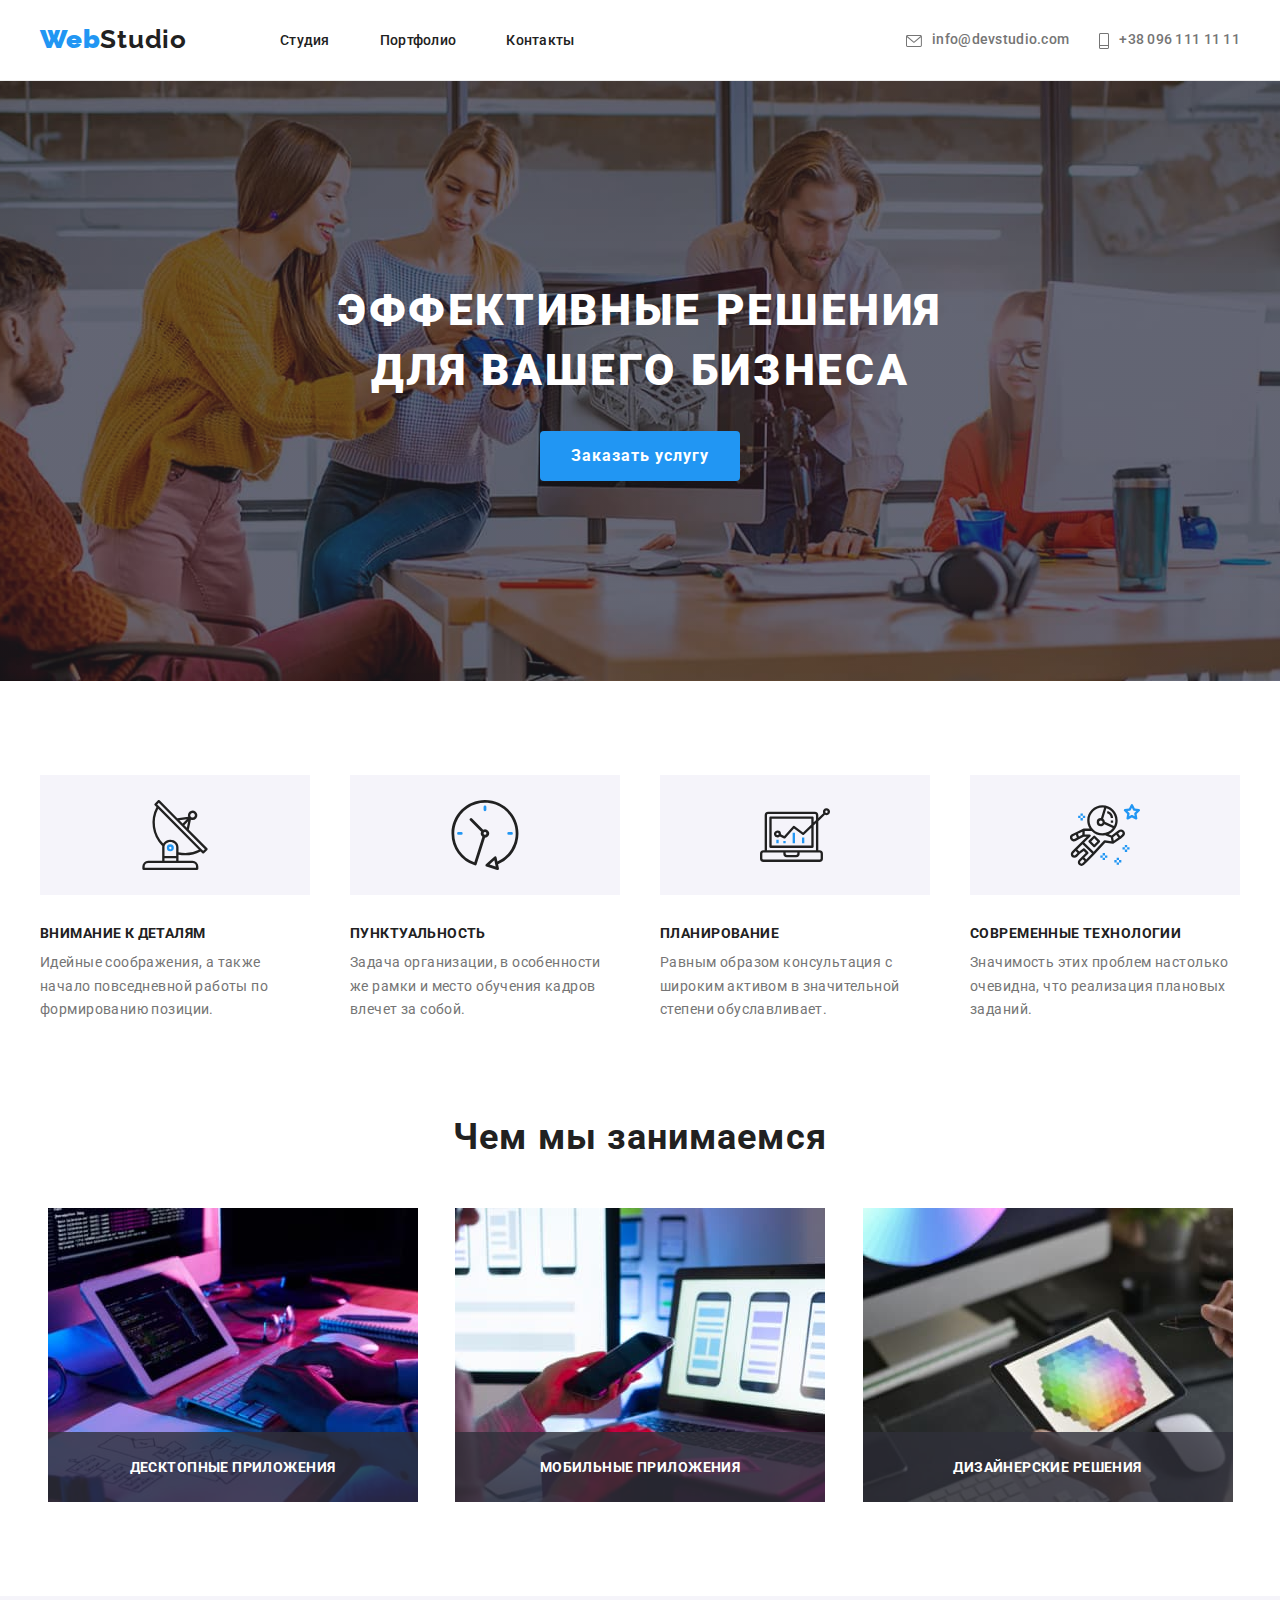
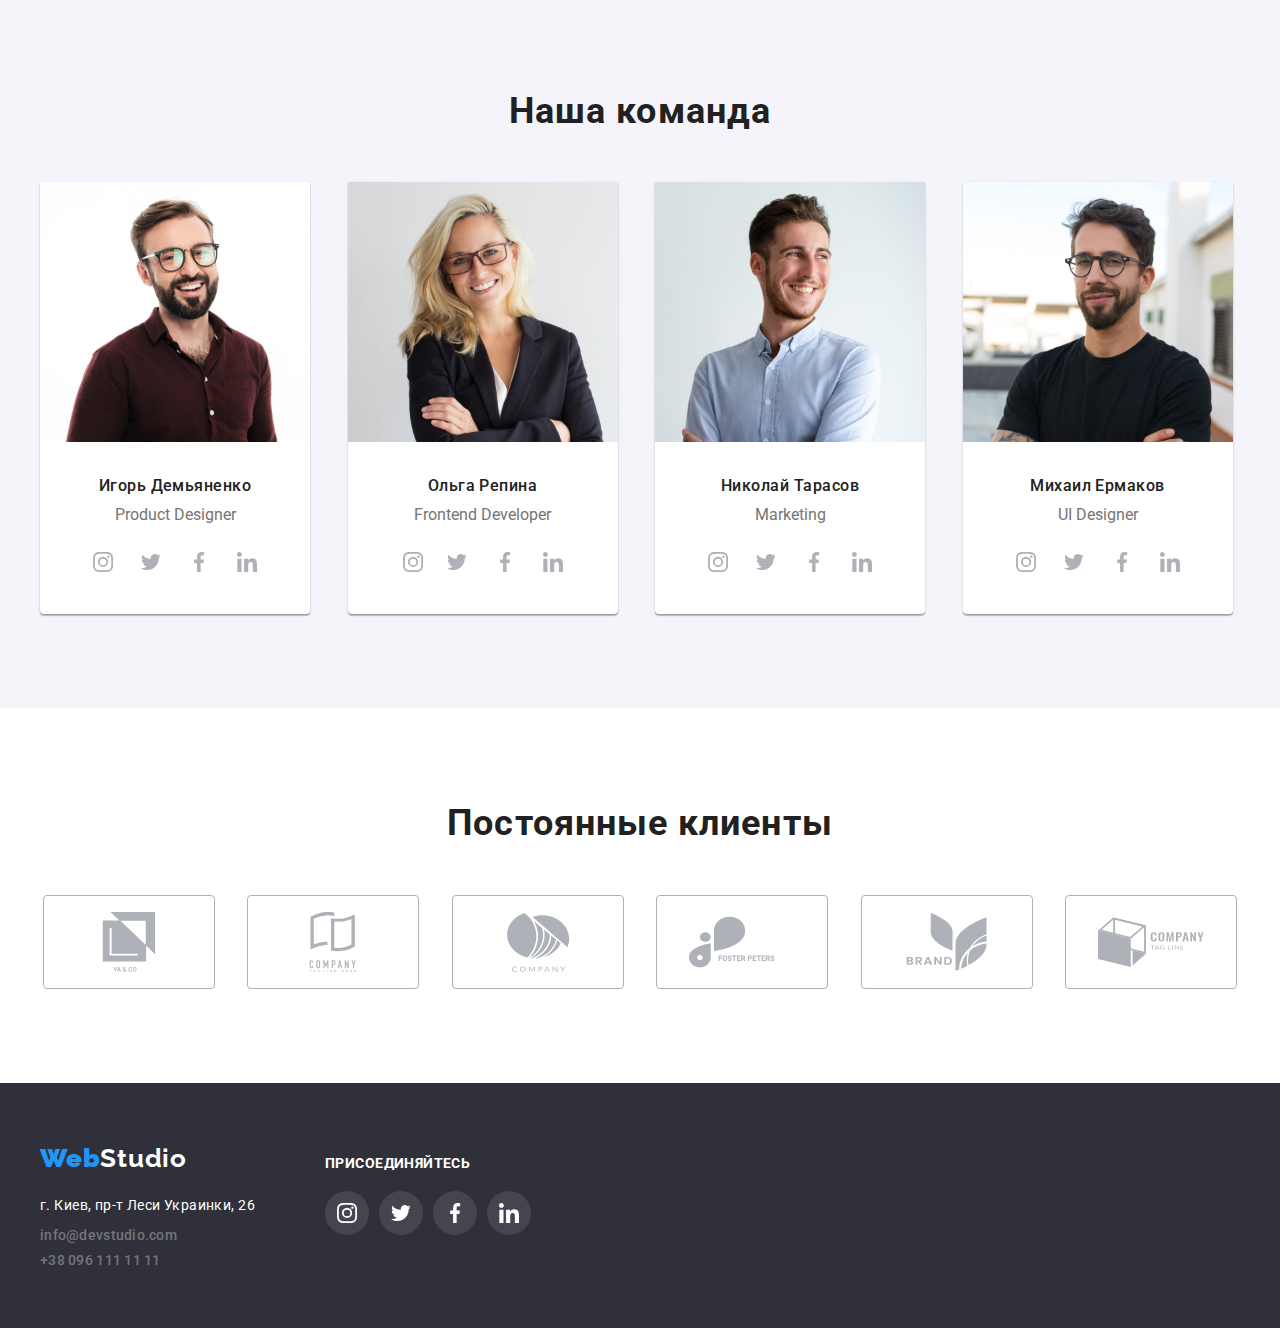
==== index.html @ 12169e9c "initial commit" ====
<!DOCTYPE html>
<html lang="ru">
  <head>
    <meta charset="UTF-8" />
    <meta http-equiv="X-UA-Compatible" content="IE=edge" />
    <meta name="viewport" content="width=device-width, initial-scale=1.0" />
    <link rel="preconnect" href="https://fonts.googleapis.com" />
    <link rel="preconnect" href="https://fonts.gstatic.com" crossorigin />
    <link
      href="https://fonts.googleapis.com/css2?family=Raleway:wght@700&family=Roboto:wght@400;500;700;900&display=swap"
      rel="stylesheet"
    />
    <link
      rel="stylesheet"
      href="node_modules/modern-normalize/modern-normalize.css"
    />
    <link rel="stylesheet" href="css/styles.css" />
    <title>Студия</title>
  </head>
  <body>
    <header>
      <div class="container">
        <nav>
          <a class="logo" href="#"> <strong>Web</strong>Studio </a>
          <ul class="menu__list">
            <li class="menu__item">
              <a class="menu__link" href="index.html">Студия</a>
            </li>
            <li class="menu__item">
              <a class="menu__link" href="portfolio.html">Портфолио</a>
            </li>
            <li class="menu__item">
              <a class="menu__link" href="#">Контакты</a>
            </li>
          </ul>

          <ul class="contacts__list">
            <li class="contacts__item">
              <a class="mail" href="mailto:info@devstudio.com"
                ><svg class="contacts__icon" width="16" height="12">
                  <use href="./images/icons.svg#icon-mail"></use>
                </svg><span class="mail__text">info@devstudio.com</span></a
              >
            </li>
            <li class="contacts__item">
              <a class="phone" href="tel:+380961111111">
                <svg class="contacts__icon" width="10" height="16">
                  <use href="./images/icons.svg#icon-phone"></use>
                </svg><span class="phone__text">+38 096 111 11 11</span></a>
            </li>
          </ul>
        </nav>
      </div>
    </header>

    <main class="main">
      <section class="title">
        <div class="container">
          <h1 class="title__main">
            Эффективные решения<br />для вашего бизнеса
          </h1>
          <button class="title__btn" type="button" data-modal-open>Заказать услугу</button>
        </div>
      </section>

      <section class="section about">
        <div class="container">
          <ul class="content__list">
            <li class="content__item icon-antenna">
              <h3 class="content__title">Внимание к деталям</h3>
              <p class="content__text">
                Идейные соображения, а также начало повседневной работы по
                формированию позиции.
              </p>
            </li>
            <li class="content__item icon-clock">
              <h3 class="content__title">Пунктуальность</h3>
              <p class="content__text">
                Задача организации, в особенности же рамки и место обучения
                кадров влечет за собой.
              </p>
            </li>
            <li class="content__item icon-diagram">
              <h3 class="content__title">Планирование</h3>
              <p class="content__text">
                Равным образом консультация с широким активом в значительной
                степени обуславливает.
              </p>
            </li>
            <li class="content__item icon-astronaut">
              <h3 class="content__title">Современные технологии</h3>
              <p class="content__text">
                Значимость этих проблем настолько очевидна, что реализация
                плановых заданий.
              </p>
            </li>
          </ul>
        </div>
      </section>

      <section class="section">
        <div class="container">
          <h2 class="about__title">Чем мы занимаемся</h2>
          <ul class="about__list">
            <li class="about__item">
              <img
                class="about__img"
                src="images/image1.jpg"
                alt="coding"
                width="370"
                height="294"
              />
              <h3 class="about__description">Десктопные приложения</h3>
            </li>
            <li class="about__item">
              <img
                class="about__img"
                src="images/image2.jpg"
                alt="working with laptop"
                width="370"
                height="294"
              />
              <h3 class="about__description">Мобильные приложения</h3>
            </li>
            <li class="about__item">
              <img
                class="about__img"
                src="images/image3.jpg"
                alt="working with tablet"
                width="370"
                height="294"
              />
              <h3 class="about__description">Дизайнерские решения</h3>
            </li>
          </ul>
        </div>
      </section>

      <section class="section team">
        <div class="container">
          <h2 class="team__title">Наша команда</h2>
          <ul class="team__list">
            <li class="team__item">
              <figure>
                <img
                  class="team__photo"
                  src="images/photo1.jpg"
                  alt="Игорь Демьяненко"
                  width="270"
                  height="260"
                />
                <figcaption class="team__caption">
                  <p class="team__name">Игорь Демьяненко</p>
                  <p class="team__job">Product Designer</p>
                  <button class="team__btn">
                    <svg class="team__icon" width="20px" height="20px">
                      <use href="./images/icons.svg#icon-instagram"></use>
                    </svg>
                  </button>
                  <button class="team__btn">
                    <svg class="team__icon" width="20px" height="20px">
                      <use href="./images/icons.svg#icon-twitter"></use>
                    </svg>
                  </button>
                  <button class="team__btn">
                    <svg class="team__icon" width="20px" height="20px">
                      <use href="./images/icons.svg#icon-facebook"></use>
                    </svg>
                  </button>
                  <button class="team__btn">
                    <svg class="team__icon" width="20px" height="20px">
                      <use href="./images/icons.svg#icon-linkedin"></use>
                    </svg>
                  </button>
                </figcaption>
              </figure>
            </li>
            <li class="team__item">
              <figure>
                <img
                  class="team__photo"
                  src="images/photo2.jpg"
                  alt="Ольга Репина"
                  width="270"
                  height="260"
                />
                <figcaption class="team__caption">
                  <p class="team__name">Ольга Репина</p>
                  <p class="team__job">Frontend Developer</p>
                  <button class="team__btn">
                    <svg class="team__icon" width="20px" height="20px">
                      <use href="./images/icons.svg#icon-instagram"></use>
                    </svg>
                    <button class="team__btn">
                      <svg class="team__icon" width="20px" height="20px">
                        <use href="./images/icons.svg#icon-twitter"></use>
                      </svg>
                    </button>
                    <button class="team__btn">
                      <svg class="team__icon" width="20px" height="20px">
                        <use href="./images/icons.svg#icon-facebook"></use>
                      </svg>
                    </button>
                    <button class="team__btn">
                      <svg class="team__icon" width="20px" height="20px">
                        <use href="./images/icons.svg#icon-linkedin"></use>
                      </svg>
                  </button>
                </figcaption>
              </figure>
            </li>
            <li class="team__item">
              <figure>
                <img
                  class="team__photo"
                  src="images/photo3.jpg"
                  alt="Николай Тарасов"
                  width="270"
                  height="260"
                />
                <figcaption class="team__caption">
                  <p class="team__name">Николай Тарасов</p>
                  <p class="team__job">Marketing</p>
                  <button class="team__btn">
                    <svg class="team__icon" width="20px" height="20px">
                      <use href="./images/icons.svg#icon-instagram"></use>
                    </svg>
                  </button>
                  <button class="team__btn">
                    <svg class="team__icon" width="20px" height="20px">
                      <use href="./images/icons.svg#icon-twitter"></use>
                    </svg>
                  </button>
                  <button class="team__btn">
                    <svg class="team__icon" width="20px" height="20px">
                      <use href="./images/icons.svg#icon-facebook"></use>
                    </svg>
                  </button>
                  <button class="team__btn">
                    <svg class="team__icon" width="20px" height="20px">
                      <use href="./images/icons.svg#icon-linkedin"></use>
                    </svg>
                </figcaption>
              </figure>
            </li>
            <li class="team__item">
              <figure>
                <img
                  class="team__photo"
                  src="images/photo4.jpg"
                  alt="Михаил Ермаков"
                  width="270"
                  height="260"
                />
                <figcaption class="team__caption">
                  <p class="team__name">Михаил Ермаков</p>
                  <p class="team__job">UI Designer</p>
                  <button class="team__btn">
                    <svg class="team__icon" width="20px" height="20px">
                      <use href="./images/icons.svg#icon-instagram"></use>
                    </svg>
                  </button>
                  <button class="team__btn">
                    <svg class="team__icon" width="20px" height="20px">
                      <use href="./images/icons.svg#icon-twitter"></use>
                    </svg>
                  </button>
                  <button class="team__btn">
                    <svg class="team__icon" width="20px" height="20px">
                      <use href="./images/icons.svg#icon-facebook"></use>
                    </svg>
                  </button>
                  <button class="team__btn">
                    <svg class="team__icon" width="20px" height="20px">
                      <use href="./images/icons.svg#icon-linkedin"></use>
                    </svg>
                </figcaption>
              </figure>
            </li>
          </ul>
        </div>
      </section>

      <section class="section">
        <div class="container">
          <h2 class="clients__title">Постоянные клиенты</h2>
          <ul class="clients__list">
            <li class="clients__item">
              <a class="clients__link" href="#" >
                <svg class="clients__icon" width="106" height="60">
                  <use href="./images/icons.svg#icon-Client1"></use>
                </svg>
              </a>
            </li>
            <li class="clients__item">
              <a class="clients__link" href="#">
                <svg class="clients__icon" width="106" height="60">
                  <use href="./images/icons.svg#icon-Client2"></use>
                </svg>
              </a>
            </li>
            <li class="clients__item">
              <a class="clients__link" href="#">
                <svg class="clients__icon" width="106" height="60">
                  <use href="./images/icons.svg#icon-Client3"></use>
                </svg>
              </a>
            </li>
            <li class="clients__item">
              <a class="clients__link" href="#" >
                <svg class="clients__icon" width="106" height="60">
                  <use href="./images/icons.svg#icon-Client4"></use>
                </svg>
              </a>
            </li>
            <li class="clients__item">
              <a class="clients__link" href="#" >
                <svg class="clients__icon" width="106" height="60">
                  <use href="./images/icons.svg#icon-Client5"></use>
                </svg>
              </a>
            </li>
            <li class="clients__item">
              <a class="clients__link" href="#">
                <svg class="clients__icon" width="106" height="60">
                  <use href="./images/icons.svg#icon-Client6"></use>
                </svg>
              </a>
            </li>
          </ul>
        </div>
      </section>
      
    </main>

    <footer class="footer">
      <div class="container">
      <address class="address">
        <div class="address__info">
        <a class="logo" href="#"> <strong>Web</strong>Studio </a>
          <ul class="address__list">
            <li class="address__item">г. Киев, пр-т Леси Украинки, 26</li>
            <li class="address__item">
              <a class="mail" href="mailto:info@devstudio.com"
                >info@devstudio.com</a
              >
            </li>
            <li class="address__item">
              <a class="phone" href="tel:+380961111111">+38 096 111 11 11</a>
            </li>
          </ul>
        </div>
      
        <div class="address__links">
          <h3 class="address__title">Присоединяйтесь</h3>
          <ul class="address__icon-list">
            <li class="address__icon-item">
              <svg class="address__icon" width="20px" height="20px">
                <use href="./images/icons.svg#icon-instagram"></use>
              </svg>
            </li>
            <li class="address__icon-item">
              <svg class="address__icon" width="20px" height="20px">
                <use href="./images/icons.svg#icon-twitter"></use>
              </svg>
            </li>
            <li class="address__icon-item">
              <svg class="address__icon" width="20px" height="20px">
                <use href="./images/icons.svg#icon-facebook"></use>
              </svg>
            </li>
            <li class="address__icon-item">
              <svg class="address__icon" width="20px" height="20px">
                <use href="./images/icons.svg#icon-linkedin"></use>
              </svg>
            </li>
          </ul>
        </div>
      </address>
      </div>
    </footer>
    <div class="backdrop is-hidden" data-modal>
      <div class="modal">
       <button class="close__btn" data-modal-close>
        <svg class="close__icon" width="30px" height="30px">
          <use href="./images/icons.svg#icon-close"></use>
        </svg>
       </button>
      </div>
    </div>
    <script src="./js/modal.js"></script>
  </body>
</html>
---- css/styles.css ----
:root {
    --backgr-color: #E5E5E5;
    --border-color: #ECECEC;
    --brand-color: #212121;
    --focus-color: #2196F3;
    --title-color: #FFFFFF;
    --main-color:  #2F303A;
    --text-color:  #757575;
    --btn-color:   #F5F4FA;
    --border-img-color: #EEEEEE;
    --icon-color: #AFB1B8;
    --timing-function: cubic-bezier(0.4, 0, 0.2, 1);
    --delay: 250ms;
}

body {
    font-family: 'Roboto', 'Raleway', sans-serif;
    background-color: var(--title-color);
    margin: 0;
}

h1,h2,h3,p,ul {
    margin: 0;
    padding: 0;
}

a {
    text-decoration: none;
    color: var(--text-color);
    display: block;
}

ul {
    list-style-type: none;
}

header {
    border-bottom: 1px solid var(--border-color);
}

.container {
    width: 1200px;
    margin: 0 auto;
    padding: 0 15px;
}


nav {
    display: flex;
    align-items: center;
}

.logo {
    font-family: 'Raleway';
    font-size: 26px;
    font-weight: 700;
    line-height: 1.2;
    letter-spacing: 0.03em;
    color: var(--brand-color);
}

strong {
    color: var(--focus-color);
}

.menu__list {
   display: flex;
   margin-left: 93px;
}

.menu__item:not( :last-child) {
    margin-right: 50px;
}

.menu__link {
    padding-top: 32px;
    padding-bottom: 32px;
    position: relative;
    color: var(--brand-color);

    font-size: 14px;
    font-weight: 500;
    line-height: 1.15;
    letter-spacing: 0.02em;
}

.menu__link:hover,
.menu__link:focus {
    color:var(--focus-color);
}

.menu__link::after {
    content: "";
    position: absolute;
    bottom: 0;
    display: block;
    width: 100%;
    height: 4px;
    
    border-radius: 2px;
    opacity: 0;
    transition: opacity 250ms var(--timing-function);
    background-color: var(--focus-color);
}

.menu__link:hover:after {
    opacity: 1;
}

.contacts__list {
    display: flex;
    margin-left: auto;    
}

.contacts__item + .contacts__item{
    margin-left: 30px;
}

.contacts__icon {
    vertical-align: middle;
    fill: currentColor;
}

.contacts__icon:hover {
    fill: var(--focus-color);
}

.mail__text,
.phone__text {
    margin-left: 10px;
}

.mail,
.phone {
    font-size: 14px;
    font-weight: 500;
    line-height: 1.15;
    letter-spacing: 0.02em; 
}

.mail:hover,.mail:focus,
.phone:hover, .phone:focus {
    color: var(--focus-color);
}


/*------------ Studio ----------------*/

.title {
     background-color: var(--main-color);
     padding-bottom: 200px;
     max-width: 1600px;
     margin-left: auto;
     margin-right: auto;
     background-size: cover;
     background-repeat: no-repeat;
     background-position: center;
     background-image: linear-gradient(to right, rgba(47, 48, 58, 0.4),rgba(47, 48, 58, 0.4)), url("../images/bg_img.jpg");
}

.title__main {
    padding-top: 200px;
    
    font-size: 44px;
    font-weight: 900;
    line-height: 1.36;
    text-align: center;
    letter-spacing: 0.06em;
    text-transform: uppercase;
    color: var(--title-color);
}

.title__btn {
    display: block;
    margin-top: 30px;
    margin-left: auto;
    margin-right: auto;
    
    width: 200px;
    height: 50px;
    border-radius: 4px;
    border: none;
    background-color: var(--focus-color);
    color: var(--title-color);
    font-family: 'Roboto';
    font-size: 16px;
    font-weight: 700;
    line-height: 1.9;
    text-align: center;
    letter-spacing: 0.06em;
    cursor: pointer;
}


.section {
    padding-top: 94px;
    padding-bottom: 94px;
}

.section.about {
    padding-bottom: 0px;
}

.content__list {
    display: flex;
    justify-content: space-between;
}

.content__item {
    margin-right: 30px;
    flex-basis: 270px;
}

.content__item::before {
    content: "";
    width: 270px;
    height: 120px;
    background: var(--btn-color) url(../images/antenna.svg) no-repeat center;
    display: block;
    margin-bottom: 30px;
}

.icon-clock::before {
    background-image:url(../images/clock.svg);
}

.icon-diagram::before {
    background-image: url(../images/diagram.svg);
}

.icon-astronaut::before {
    background-image: url(../images/astronaut.svg);
}

.content__item:nth-child(4n) {
    margin-right: 0px;
}

.content__title,
.about__description {
    font-size: 14px;
    font-weight: 700;
    line-height: 1.15;
    letter-spacing: 0.03em;
    text-transform: uppercase;
    color: var(--brand-color);

    margin-bottom: 10px;
}

.content__text {
    font-size: 14px;
    line-height: 1.7;
    letter-spacing: 0.03em;
    color: var(--text-color);
}

.about__img {
    display: block;
}

.about__list {
    display: flex;
    flex-direction: row;
    justify-content: space-evenly;
}

.about__item {
    margin-right: 30px;
    position: relative;
}

.about__item:last-child {
    margin-right: 0px;
}

.about__description {
    position: absolute;
    bottom: 0;
    width: 370px;
    margin: 0;
    padding-top: 27px;
    padding-bottom: 27px;
    background: rgba(47, 48, 58, 0.8);
    color: var(--title-color);
    text-align: center;
}

.about__title,
.team__title,
.clients__title {
    font-size: 36px;
    font-weight: 700;
    line-height: 1.17;
    text-align: center;
    letter-spacing: 0.03em;
    color: var(--brand-color);
    margin-bottom: 50px;
}

.section.team {
    background-color: var(--btn-color);
}

.team__list {
    display: flex;
    flex-wrap: wrap;
    flex-direction: row;
}

.team__item {
    margin-right: 30px;
    flex-basis: calc((100% - 90px) / 4);
   
}

.team__item figure {
    width: 270px;
    margin: 0;
    background-color: var(--title-color);
    box-shadow: 0px 1px 3px rgba(0, 0, 0, 0.12), 0px 1px 1px rgba(0, 0, 0, 0.14), 0px 2px 1px rgba(0, 0, 0, 0.2);
    border-radius:  0px 0px 4px 4px;
}

.team__caption {
    padding-left: 32px;
    padding-right: 32px;
    text-align: center;
}

.team__item:nth-child(4n) {
    margin-right: 0px;
}

.team__name {
    padding-top: 30px;
    margin-bottom: 10px;
    
    font-size: 16px;
    font-weight: 500;
    line-height: 1.19;
    text-align: center;
    letter-spacing: 0.03em;
    color: var(--brand-color);
}

.team__job {
    font-weight: 400;
    color: var(--text-color);
    text-align: center;
}

.team__btn {
    margin-top: 16px;
    margin-bottom: 30px;
    width: 44px;
    height: 44px;
    border: none;
    border-radius: 50%;
    cursor: pointer;
    background-color: var(--title-color);
    color: var(--icon-color);
}

.team__btn:nth-child(4) {
    margin-right: 0;
}

.team__btn:hover {
   background-color: var(--focus-color);
   color: var(--title-color);
}

.team__icon { 
    display: block;
    margin: 0 auto;
    fill: currentColor;
}


.clients__list{
    display: flex;
    flex-direction: row;
    justify-content: space-evenly;
}

.clients__item {
    margin-right: 30px;
}

.clients__item:nth-child(6n) {
    margin-right: 0px;
}

.clients__link {
    width: 170px;
    height: 92px;
    border: 1px solid var(--icon-color);
    border-radius: 4px;
    cursor: pointer;
    color: var(--icon-color);
    fill: var(--icon-color);
}

.clients__icon {
    display: block;
    margin: 16px auto;
    fill: currentColor;
}

.clients__link:hover {
    color: var(--focus-color);
    fill: var(--focus-color);
    border: 1px solid var(--focus-color);
}

/*------------------- Footer --------------------*/

.footer {
    background-color: var(--main-color);
    padding-top: 60px;
    padding-bottom: 60px;
}

.footer .logo {
    color: var(--title-color);
    font-style: initial;
    
    margin-bottom: 20px;
}

.address {
    display: flex;
    flex-direction: row;
}

.address__item {
    font-style: normal;
    font-size: 14px;
    line-height: 1.7;
    letter-spacing: 0.03em;
    color: rgba(255, 255, 255, 0.6); 
}

.address__item:first-child {
    color: var(--title-color);
}

.address__item:not(:last-child) {
    margin-bottom: 9px;
}


.address__icon-list  {
    display: flex;
    flex-direction: row;
}

.address__links {
    margin-top: 12px;
    margin-left: 70px;
}

.address__title {
    margin-bottom: 20px;
    font-style: normal;
    font-weight: 700;
    font-size: 14px;
    line-height: 16px;
    letter-spacing: 0.03em;
    text-transform: uppercase;
    color: var(--title-color);
}

.address__icon-item{
    width: 44px;
    height: 44px;
    border: none;
    border-radius: 50%;
    background: rgba(255, 255, 255, 0.1);
    cursor: pointer;
    margin-right: 10px;
    display: flex;
    align-items: center;
}

.address__icon {
    display: block;
    margin: 0 auto;
    fill: var(--title-color);
}

.address__icon-item:hover {
    background-color: var(--focus-color);
}


/*------------ Portfolio ----------------*/



.main__list {
    display: flex;
    flex-direction: row;
    justify-content: center;
}

.main__item button {
    display: block;
    border-radius: 4px;
    border: none;
    background-color: var(--btn-color);
    color: var(--brand-color);
    font-family: 'Roboto';
    font-weight: 500;
    font-size: 16px;
    line-height: 1.6;
    text-align: center;
    letter-spacing: 0.06em;
    cursor: pointer;
}

.main__item:not(:last-child) {
    margin-right: 8px;
}

.main__item button:hover,
.main__item button:focus {
    background-color: var(--focus-color);
    color: var(--btn-color);
    box-shadow: 0px 3px 1px rgba(0, 0, 0, 0.1), 0px 1px 2px rgba(0, 0, 0, 0.08), 0px 2px 2px rgba(0, 0, 0, 0.12);
}

.main__btn {
    padding: 6px 22px;
}

.section__images-list {
    display: flex;
    flex-wrap: wrap;
    padding-top: 50px;
}

.section__images-item {
   margin-right: 30px;
   margin-bottom: 30px;
   position: relative;
}

.section__images-item:hover {
    box-shadow: 0px 1px 1px rgba(0, 0, 0, 0.12), 0px 4px 4px rgba(0, 0, 0, 0.06), 1px 4px 6px rgba(0, 0, 0, 0.16);
    cursor: pointer;
}

.section__images-item:nth-child(3n) {
    margin-right: 0;
}

.section__images-item:nth-last-child(-n + 3) {
    margin-bottom: 0px;
}

.section__photo {
    display: block;
}

.section__figure {
    margin: 0;
    position: relative;
    overflow: hidden;
}

.section__text {
    position: absolute;
    height: 100%;
    top: 0;
   
    font-size: 18px;
    line-height: 1.5;
    letter-spacing: 0.03em;
    text-align: left;
    padding: 63px 24px 0px;
    
    transform: translateY(100%);
    transition: transform var(--delay) var(--timing-function);
    
    background-color: rgba(33, 150, 243, 0.9);
    color: var(--title-color);
}

.section__figure:hover .section__text {
    transform: translateY(0);
}


.section__figcaption {
    position: relative;
    z-index: 1;
    padding: 0 24px;
    background-color: var(--title-color);
    border-left: 1px solid var(--border-img-color);
    border-right: 1px solid var(--border-img-color);
    border-bottom: 1px solid  var(--border-img-color);
}

.section__figcaption  p {
    padding-top: 20px;
    font-weight: 700;
    font-size: 18px;
    line-height: 2;
    letter-spacing: 0.06em;
    color: var(--brand-color);
}

.section__figcaption p + p {
    margin-top: 4px;
    padding-bottom: 20px;

    padding-top: 0px;
    font-weight: 400;
    font-size: 16px;
    line-height: 1.9;
    letter-spacing: 0.03em;
    color: var(--text-color);
}

/*----------- Modal Window --------------*/

.backdrop {
    position: fixed;
    top: 0;
    left: 0;

    width: 100%;
    height: 100%;

    background: rgba(0, 0, 0, 0.2);
    opacity: 1;
    visibility: visible;
    transition: opacity var(--delay) var(--timing-function), visbility var(--delay) var(--timing-function);
}

.backdrop.is-hidden {
    opacity: 0;
    pointer-events: none;
    visibility: hidden;
}

.modal {
    position: absolute;
    top: 50%;
    left: 50%;
    transform: translate(-50%, -50%);

    width: 528px;
    height: 581px;


    background: var(--title-color);
    box-shadow: 0px 1px 3px rgba(0, 0, 0, 0.12), 0px 1px 1px rgba(0, 0, 0, 0.14), 0px 2px 1px rgba(0, 0, 0, 0.2);
    border-radius: 4px;
}

.close__btn {
    position: absolute;
    right: 0;
    border: none;
    margin-top: 8px;
    margin-right: 8px;
    padding: 0;
    background-color: var(--title-color);
   
}
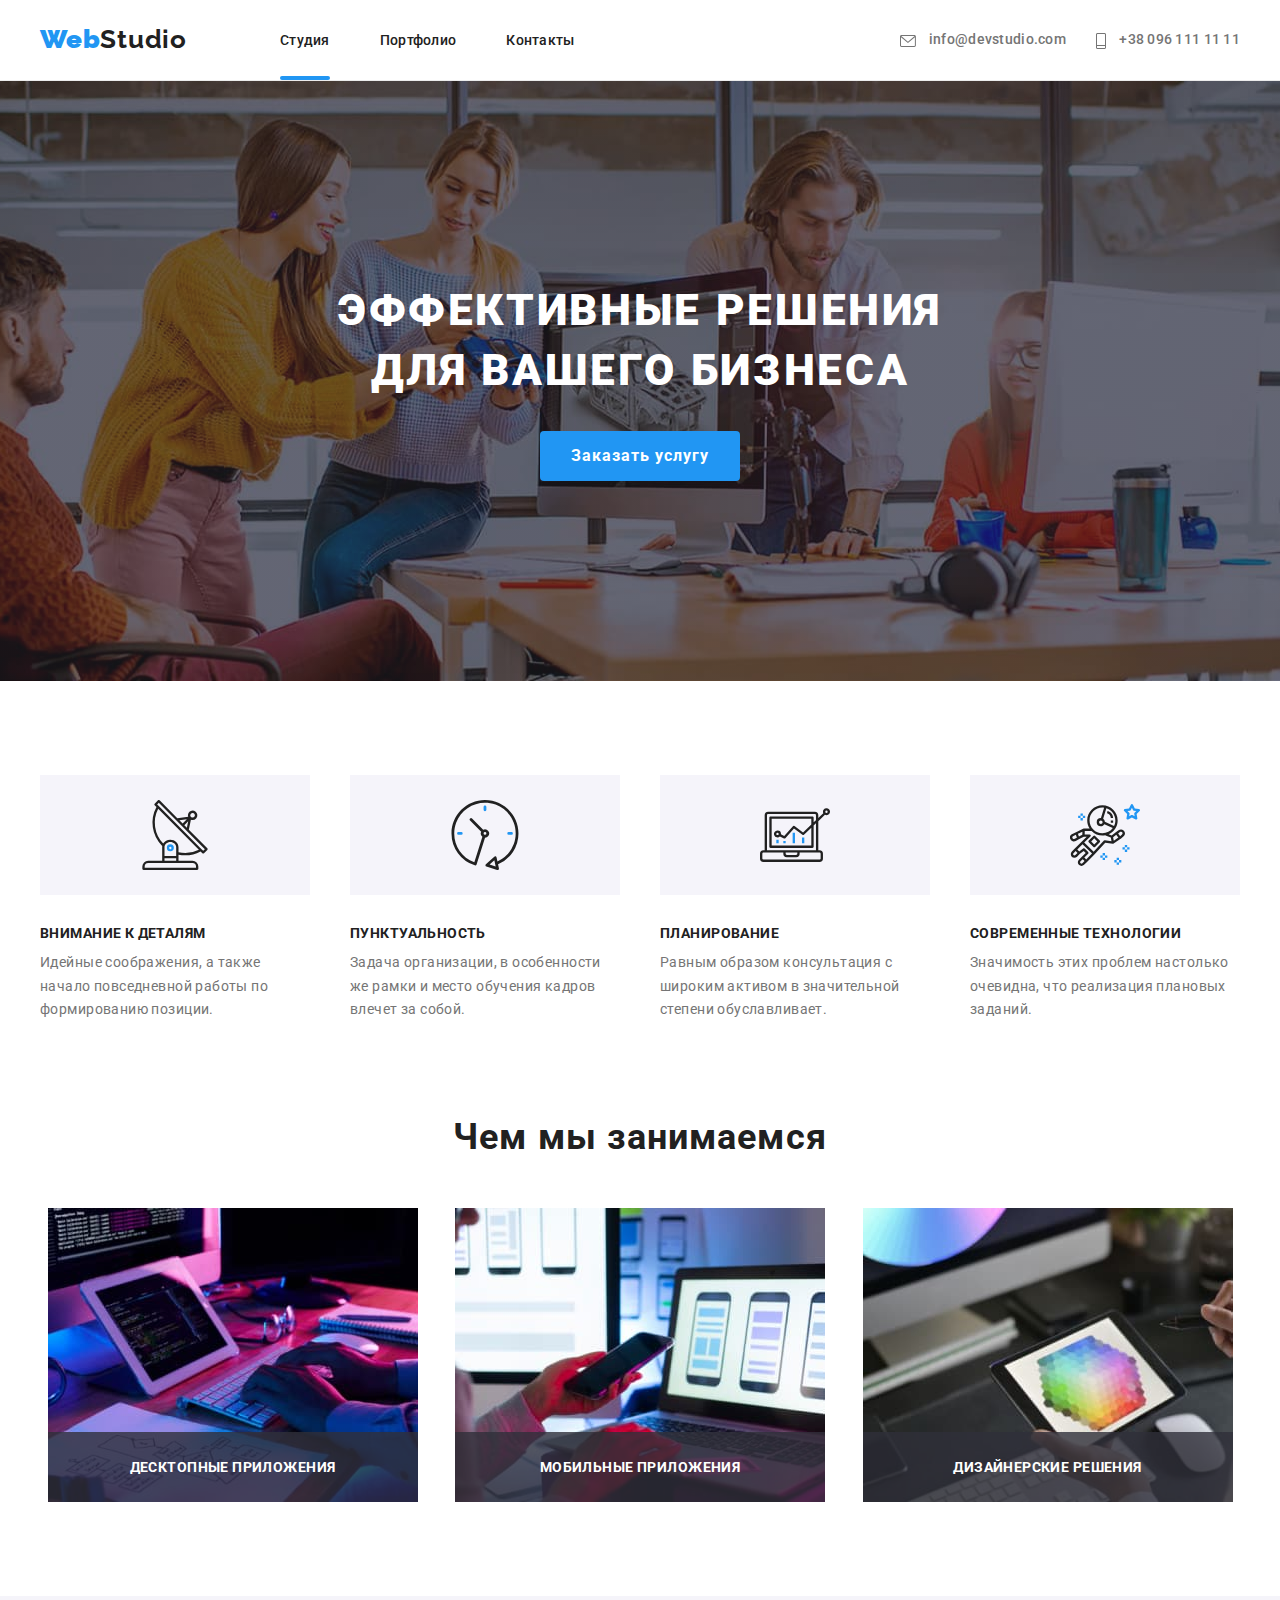
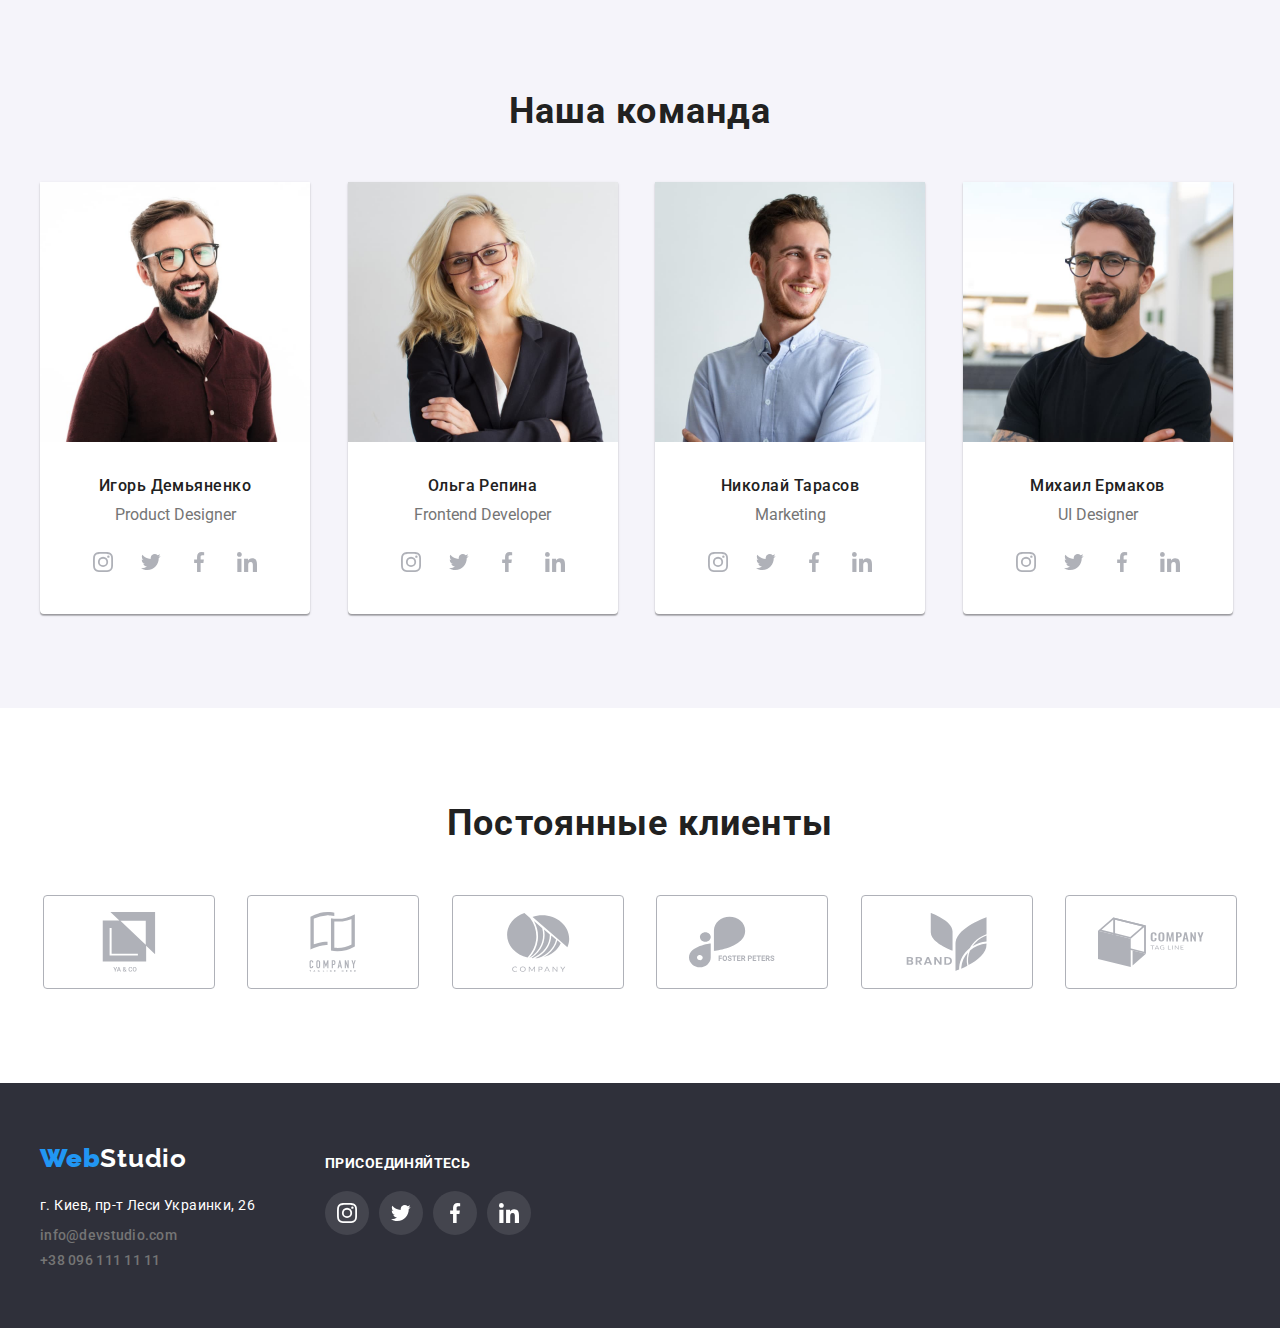
==== commit 0fe20128: "corrected mistakes" ====
--- a/index.html
+++ b/index.html
@@ -24,7 +24,7 @@
           <a class="logo" href="#"> <strong>Web</strong>Studio </a>
           <ul class="menu__list">
             <li class="menu__item">
-              <a class="menu__link" href="index.html">Студия</a>
+              <a class="menu__link first" href="index.html">Студия</a>
             </li>
             <li class="menu__item">
               <a class="menu__link" href="portfolio.html">Портфолио</a>
@@ -39,14 +39,17 @@
               <a class="mail" href="mailto:info@devstudio.com"
                 ><svg class="contacts__icon" width="16" height="12">
                   <use href="./images/icons.svg#icon-mail"></use>
-                </svg><span class="mail__text">info@devstudio.com</span></a
-              >
+                </svg>
+                <span class="mail__text">info@devstudio.com</span>
+              </a>
             </li>
             <li class="contacts__item">
               <a class="phone" href="tel:+380961111111">
                 <svg class="contacts__icon" width="10" height="16">
                   <use href="./images/icons.svg#icon-phone"></use>
-                </svg><span class="phone__text">+38 096 111 11 11</span></a>
+                </svg>
+                <span class="phone__text">+38 096 111 11 11</span>
+              </a>
             </li>
           </ul>
         </nav>
@@ -59,7 +62,9 @@
           <h1 class="title__main">
             Эффективные решения<br />для вашего бизнеса
           </h1>
-          <button class="title__btn" type="button" data-modal-open>Заказать услугу</button>
+          <button class="title__btn" type="button" data-modal-open>
+            Заказать услугу
+          </button>
         </div>
       </section>
 
@@ -191,20 +196,21 @@
                     <svg class="team__icon" width="20px" height="20px">
                       <use href="./images/icons.svg#icon-instagram"></use>
                     </svg>
-                    <button class="team__btn">
-                      <svg class="team__icon" width="20px" height="20px">
-                        <use href="./images/icons.svg#icon-twitter"></use>
-                      </svg>
-                    </button>
-                    <button class="team__btn">
-                      <svg class="team__icon" width="20px" height="20px">
-                        <use href="./images/icons.svg#icon-facebook"></use>
-                      </svg>
-                    </button>
-                    <button class="team__btn">
-                      <svg class="team__icon" width="20px" height="20px">
-                        <use href="./images/icons.svg#icon-linkedin"></use>
-                      </svg>
+                  </button>
+                  <button class="team__btn">
+                    <svg class="team__icon" width="20px" height="20px">
+                      <use href="./images/icons.svg#icon-twitter"></use>
+                    </svg>
+                  </button>
+                  <button class="team__btn">
+                    <svg class="team__icon" width="20px" height="20px">
+                      <use href="./images/icons.svg#icon-facebook"></use>
+                    </svg>
+                  </button>
+                  <button class="team__btn">
+                    <svg class="team__icon" width="20px" height="20px">
+                      <use href="./images/icons.svg#icon-linkedin"></use>
+                    </svg>
                   </button>
                 </figcaption>
               </figure>
@@ -240,6 +246,7 @@
                     <svg class="team__icon" width="20px" height="20px">
                       <use href="./images/icons.svg#icon-linkedin"></use>
                     </svg>
+                  </button>
                 </figcaption>
               </figure>
             </li>
@@ -274,6 +281,7 @@
                     <svg class="team__icon" width="20px" height="20px">
                       <use href="./images/icons.svg#icon-linkedin"></use>
                     </svg>
+                  </button>
                 </figcaption>
               </figure>
             </li>
@@ -286,7 +294,7 @@
           <h2 class="clients__title">Постоянные клиенты</h2>
           <ul class="clients__list">
             <li class="clients__item">
-              <a class="clients__link" href="#" >
+              <a class="clients__link" href="#">
                 <svg class="clients__icon" width="106" height="60">
                   <use href="./images/icons.svg#icon-Client1"></use>
                 </svg>
@@ -307,14 +315,14 @@
               </a>
             </li>
             <li class="clients__item">
-              <a class="clients__link" href="#" >
+              <a class="clients__link" href="#">
                 <svg class="clients__icon" width="106" height="60">
                   <use href="./images/icons.svg#icon-Client4"></use>
                 </svg>
               </a>
             </li>
             <li class="clients__item">
-              <a class="clients__link" href="#" >
+              <a class="clients__link" href="#">
                 <svg class="clients__icon" width="106" height="60">
                   <use href="./images/icons.svg#icon-Client5"></use>
                 </svg>
@@ -330,62 +338,61 @@
           </ul>
         </div>
       </section>
-      
     </main>
 
     <footer class="footer">
       <div class="container">
-      <address class="address">
-        <div class="address__info">
-        <a class="logo" href="#"> <strong>Web</strong>Studio </a>
-          <ul class="address__list">
-            <li class="address__item">г. Киев, пр-т Леси Украинки, 26</li>
-            <li class="address__item">
-              <a class="mail" href="mailto:info@devstudio.com"
-                >info@devstudio.com</a
-              >
-            </li>
-            <li class="address__item">
-              <a class="phone" href="tel:+380961111111">+38 096 111 11 11</a>
-            </li>
-          </ul>
-        </div>
-      
-        <div class="address__links">
-          <h3 class="address__title">Присоединяйтесь</h3>
-          <ul class="address__icon-list">
-            <li class="address__icon-item">
-              <svg class="address__icon" width="20px" height="20px">
-                <use href="./images/icons.svg#icon-instagram"></use>
-              </svg>
-            </li>
-            <li class="address__icon-item">
-              <svg class="address__icon" width="20px" height="20px">
-                <use href="./images/icons.svg#icon-twitter"></use>
-              </svg>
-            </li>
-            <li class="address__icon-item">
-              <svg class="address__icon" width="20px" height="20px">
-                <use href="./images/icons.svg#icon-facebook"></use>
-              </svg>
-            </li>
-            <li class="address__icon-item">
-              <svg class="address__icon" width="20px" height="20px">
-                <use href="./images/icons.svg#icon-linkedin"></use>
-              </svg>
-            </li>
-          </ul>
-        </div>
-      </address>
+        <address class="address">
+          <div class="address__info">
+            <a class="logo" href="#"> <strong>Web</strong>Studio </a>
+            <ul class="address__list">
+              <li class="address__item">г. Киев, пр-т Леси Украинки, 26</li>
+              <li class="address__item">
+                <a class="mail" href="mailto:info@devstudio.com"
+                  >info@devstudio.com</a
+                >
+              </li>
+              <li class="address__item">
+                <a class="phone" href="tel:+380961111111">+38 096 111 11 11</a>
+              </li>
+            </ul>
+          </div>
+
+          <div class="address__links">
+            <h3 class="address__title">Присоединяйтесь</h3>
+            <ul class="address__icon-list">
+              <li class="address__icon-item">
+                <svg class="address__icon" width="20px" height="20px">
+                  <use href="./images/icons.svg#icon-instagram"></use>
+                </svg>
+              </li>
+              <li class="address__icon-item">
+                <svg class="address__icon" width="20px" height="20px">
+                  <use href="./images/icons.svg#icon-twitter"></use>
+                </svg>
+              </li>
+              <li class="address__icon-item">
+                <svg class="address__icon" width="20px" height="20px">
+                  <use href="./images/icons.svg#icon-facebook"></use>
+                </svg>
+              </li>
+              <li class="address__icon-item">
+                <svg class="address__icon" width="20px" height="20px">
+                  <use href="./images/icons.svg#icon-linkedin"></use>
+                </svg>
+              </li>
+            </ul>
+          </div>
+        </address>
       </div>
     </footer>
     <div class="backdrop is-hidden" data-modal>
       <div class="modal">
-       <button class="close__btn" data-modal-close>
-        <svg class="close__icon" width="30px" height="30px">
-          <use href="./images/icons.svg#icon-close"></use>
-        </svg>
-       </button>
+        <button class="close__btn" data-modal-close>
+          <svg class="close__icon" width="30px" height="30px">
+            <use href="./images/icons.svg#icon-close"></use>
+          </svg>
+        </button>
       </div>
     </div>
     <script src="./js/modal.js"></script>
--- a/css/styles.css
+++ b/css/styles.css
@@ -83,6 +83,7 @@
     font-weight: 500;
     line-height: 1.15;
     letter-spacing: 0.02em;
+    transition: color var(--delay) var(--timing-function);
 }
 
 .menu__link:hover,
@@ -90,7 +91,7 @@
     color:var(--focus-color);
 }
 
-.menu__link::after {
+.first::after {
     content: "";
     position: absolute;
     bottom: 0;
@@ -99,13 +100,7 @@
     height: 4px;
     
     border-radius: 2px;
-    opacity: 0;
-    transition: opacity 250ms var(--timing-function);
     background-color: var(--focus-color);
-}
-
-.menu__link:hover:after {
-    opacity: 1;
 }
 
 .contacts__list {
@@ -120,6 +115,7 @@
 .contacts__icon {
     vertical-align: middle;
     fill: currentColor;
+    transition: fill var(--delay) var(--timing-function);
 }
 
 .contacts__icon:hover {
@@ -137,6 +133,7 @@
     font-weight: 500;
     line-height: 1.15;
     letter-spacing: 0.02em; 
+    transition: color var(--delay) var(--timing-function);
 }
 
 .mail:hover,.mail:focus,
@@ -361,6 +358,7 @@
     cursor: pointer;
     background-color: var(--title-color);
     color: var(--icon-color);
+    transition: background-color var(--delay) var(--timing-function), color var(--delay) var(--timing-function);
 }
 
 .team__btn:nth-child(4) {
@@ -407,6 +405,7 @@
     display: block;
     margin: 16px auto;
     fill: currentColor;
+    transition: color var(--delay) var(--timing-function), fill var(--delay) var(--timing-function);
 }
 
 .clients__link:hover {
@@ -483,6 +482,7 @@
     margin-right: 10px;
     display: flex;
     align-items: center;
+    transition: background-color var(--delay) var(--timing-function); 
 }
 
 .address__icon {
@@ -497,7 +497,17 @@
 
 
 /*------------ Portfolio ----------------*/
-
+.second::after {
+    content: "";
+    position: absolute;
+    bottom: 0;
+    display: block;
+    width: 100%;
+    height: 4px;
+    
+    border-radius: 2px;
+    background-color: var(--focus-color);
+}
 
 
 .main__list {
@@ -519,6 +529,7 @@
     text-align: center;
     letter-spacing: 0.06em;
     cursor: pointer;
+    transition: background-color var(--delay) var(--timing-function),color var(--delay) var(--timing-function),box-shadow var(--delay) var(--timing-function);
 }
 
 .main__item:not(:last-child) {
@@ -546,6 +557,7 @@
    margin-right: 30px;
    margin-bottom: 30px;
    position: relative;
+   transition: box-shadow var(--delay) var(--timing-function);
 }
 
 .section__images-item:hover {
